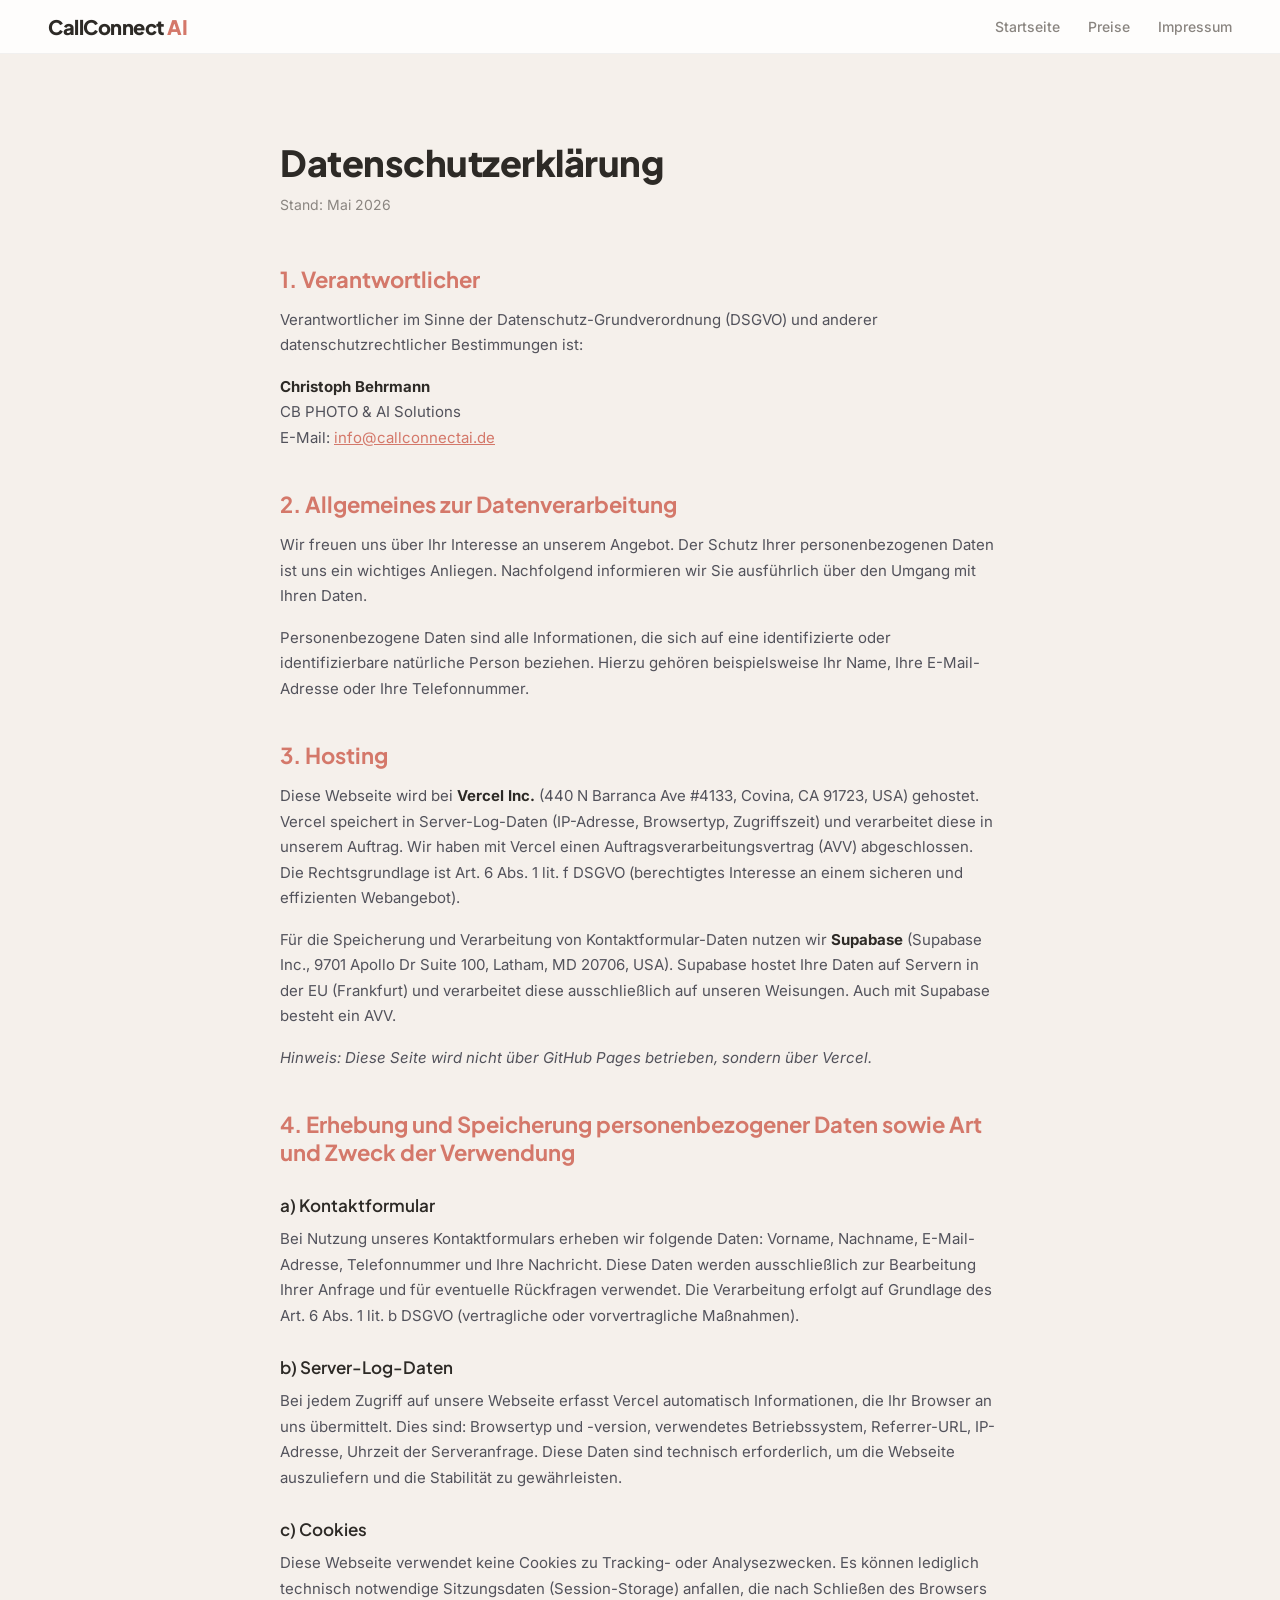
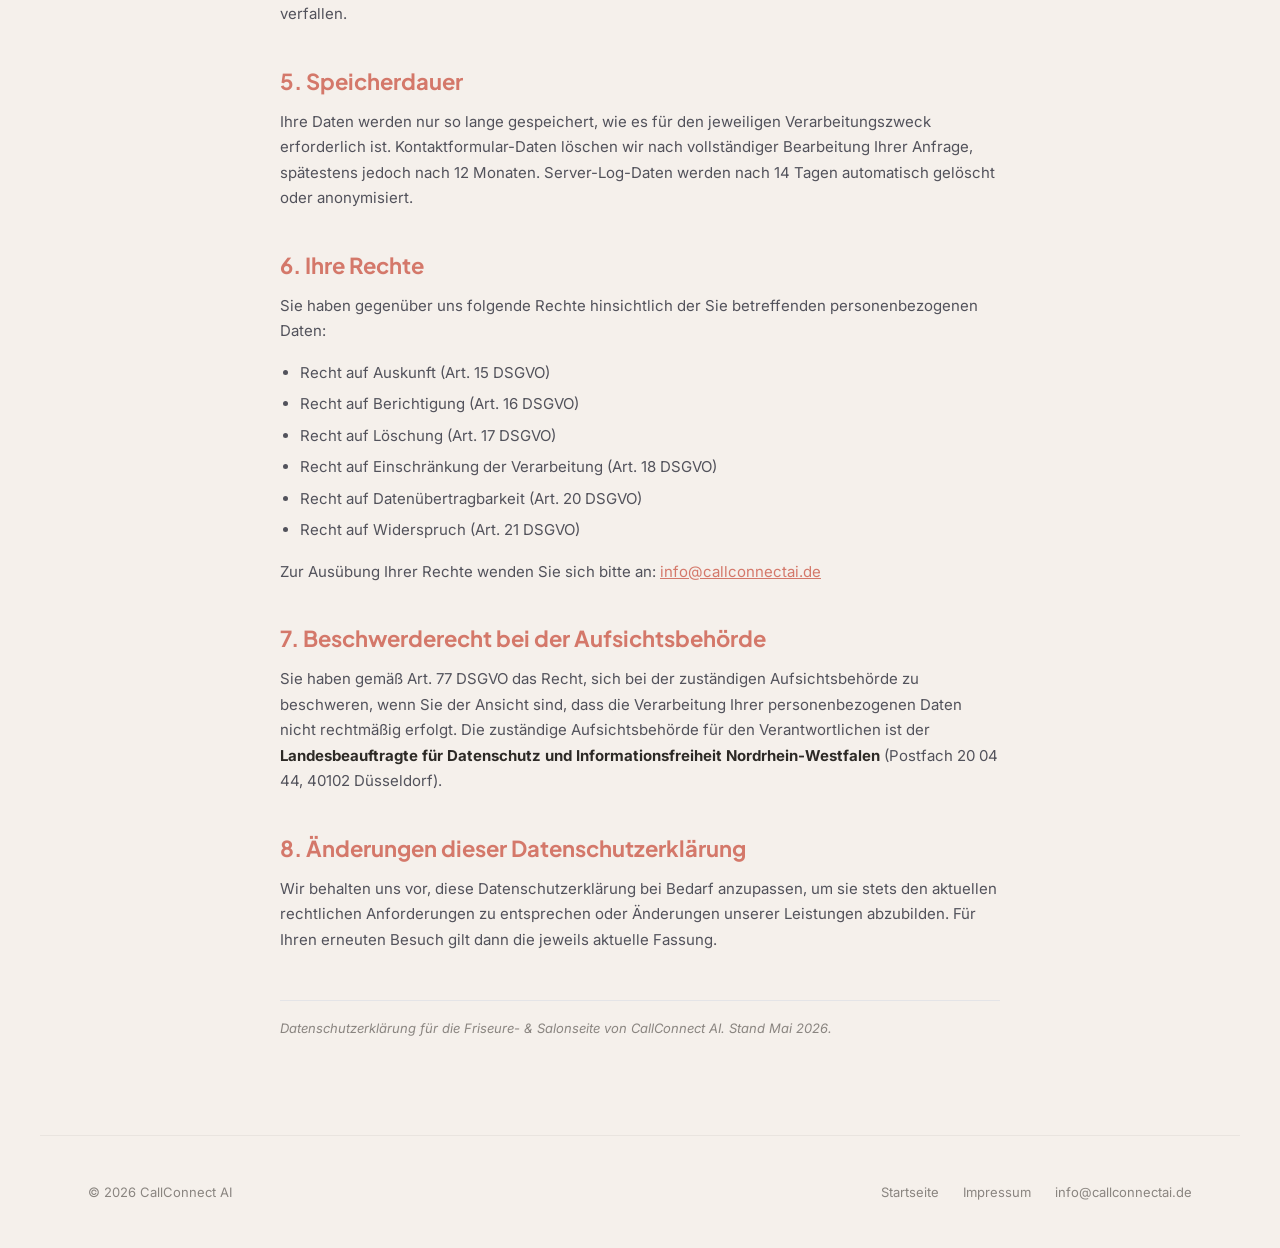
==== datenschutz-friseure.html @ 5e178dfd "Initial commit: CallConnect AI Website" ====
<!DOCTYPE html>
<html lang="de">
<head>
<meta charset="UTF-8">
<meta name="viewport" content="width=device-width, initial-scale=1.0">
<title>Datenschutzerklärung – Friseure & Salons | CallConnect AI</title>
<link rel="preconnect" href="https://fonts.googleapis.com">
<link rel="preconnect" href="https://fonts.gstatic.com" crossorigin>
<link href="https://fonts.googleapis.com/css2?family=Plus+Jakarta+Sans:ital,wght@0,300;0,400;0,500;0,600;0,700;0,800;1,400;1,500;1,600;1,700&family=Inter:wght@300;400;500;600;700&display=swap" rel="stylesheet">
<style>
:root {
  --rose-accent: #d4786a;
  --rose-light: #f3e8e2;
  --beige: #f5f0eb;
  --anthracite: #2d2a26;
  --anthrazit-muted: #8a8580;
  --white: #ffffff;
  --border: #e4e4e7;
  --text: #18181b;
  --text-secondary: #52525b;
}

* { margin: 0; padding: 0; box-sizing: border-box; }
html { scroll-behavior: smooth; }
body {
  font-family: 'Inter', -apple-system, sans-serif;
  background: var(--beige);
  color: var(--anthracite);
  -webkit-font-smoothing: antialiased;
  overflow-x: hidden;
}

/* ===== NAV ===== */
nav {
  position: fixed; top: 0; left: 0; right: 0; z-index: 9999;
  padding: 14px 48px;
  display: flex; align-items: center; justify-content: space-between;
  background: rgba(255,255,255,0.85);
  backdrop-filter: blur(20px);
  -webkit-backdrop-filter: blur(20px);
  border-bottom: 1px solid rgba(45,42,38,0.06);
  transition: all 0.3s;
}
nav.scrolled {
  background: rgba(245,240,235,0.92);
  box-shadow: 0 4px 24px rgba(0,0,0,0.06);
}
.nav-logo {
  font-family: 'Plus Jakarta Sans', sans-serif;
  font-size: 20px; font-weight: 800; letter-spacing: -0.5px;
  color: var(--anthracite); text-decoration: none;
}
.nav-logo span { color: var(--rose-accent); }
.nav-links { display: flex; gap: 28px; align-items: center; }
.nav-links a {
  color: var(--anthrazit-muted); text-decoration: none;
  font-size: 14px; font-weight: 500; transition: color 0.2s;
  position: relative;
}
.nav-links a::after {
  content: ''; position: absolute; bottom: -4px; left: 0;
  width: 0; height: 2px; background: var(--rose-accent);
  transition: width 0.3s; border-radius: 2px;
}
.nav-links a:hover { color: var(--anthracite); }
.nav-links a:hover::after { width: 100%; }
.nav-cta {
  background: var(--rose-accent); color: #fff;
  padding: 8px 22px; border-radius: 100px;
  font-weight: 600; font-size: 13px; text-decoration: none;
  transition: all 0.2s;
}
.nav-cta:hover { background: #c06052; transform: translateY(-1px); }
.nav-cta::after { display: none !important; }

.nav-burger {
  display: none; flex-direction: column; gap: 5px;
  background: none; border: none; cursor: pointer; padding: 8px; z-index: 101;
}
.nav-burger span {
  display: block; width: 24px; height: 2px;
  background: var(--anthracite); border-radius: 2px;
  transition: transform 0.3s, opacity 0.3s;
}
.nav-burger.open span:nth-child(1) { transform: translateY(7px) rotate(45deg); }
.nav-burger.open span:nth-child(2) { opacity: 0; }
.nav-burger.open span:nth-child(3) { transform: translateY(-7px) rotate(-45deg); }

.mobile-menu {
  position: fixed; inset: 0; z-index: 99;
  background: rgba(255,255,255,0.97);
  backdrop-filter: blur(20px);
  display: flex; align-items: center; justify-content: center;
  opacity: 0; pointer-events: none; transition: opacity 0.3s;
}
.mobile-menu.open { opacity: 1; pointer-events: auto; }
.mobile-menu-inner { display: flex; flex-direction: column; align-items: center; gap: 24px; }
.mobile-menu-inner a {
  font-family: 'Plus Jakarta Sans', sans-serif;
  font-size: 24px; font-weight: 600; color: var(--anthracite);
  text-decoration: none; transition: color 0.2s;
}
.mobile-menu-inner a:hover { color: var(--rose-accent); }
.mobile-menu-inner .mobile-cta {
  background: var(--rose-accent); color: #fff;
  padding: 12px 32px; border-radius: 100px; font-size: 18px;
}

/* ===== CONTENT ===== */
.page-wrap {
  max-width: 800px;
  margin: 0 auto;
  padding: 140px 40px 80px;
}
.page-wrap h1 {
  font-family: 'Plus Jakarta Sans', sans-serif;
  font-size: 36px;
  font-weight: 800;
  color: var(--anthracite);
  margin-bottom: 8px;
  letter-spacing: -0.5px;
}
.page-wrap .stand {
  font-size: 14px;
  color: var(--anthrazit-muted);
  margin-bottom: 48px;
}
.page-wrap h2 {
  font-family: 'Plus Jakarta Sans', sans-serif;
  font-size: 22px;
  font-weight: 700;
  color: var(--rose-accent);
  margin-top: 40px;
  margin-bottom: 14px;
}
.page-wrap h3 {
  font-family: 'Plus Jakarta Sans', sans-serif;
  font-size: 17px;
  font-weight: 600;
  color: var(--anthracite);
  margin-top: 28px;
  margin-bottom: 10px;
}
.page-wrap p {
  font-size: 15px;
  line-height: 1.7;
  color: var(--text-secondary);
  margin-bottom: 16px;
}
.page-wrap ul {
  margin: 0 0 16px 20px;
}
.page-wrap ul li {
  font-size: 15px;
  line-height: 1.7;
  color: var(--text-secondary);
  margin-bottom: 6px;
}
.page-wrap a {
  color: var(--rose-accent);
  text-decoration: underline;
}
.page-wrap a:hover {
  color: #c06052;
}
.page-wrap strong {
  color: var(--anthracite);
}
.page-wrap hr {
  border: none;
  border-top: 1px solid var(--border);
  margin: 48px 0 16px;
}

/* ===== FOOTER ===== */
footer {
  border-top: 1px solid rgba(45,42,38,0.06);
  padding: 48px;
  max-width: 1200px;
  margin: 0 auto;
  display: flex;
  justify-content: space-between;
  align-items: center;
  flex-wrap: wrap;
  gap: 20px;
}
footer .copy {
  font-size: 13px;
  color: var(--anthrazit-muted);
}
footer .links {
  display: flex;
  gap: 24px;
}
footer .links a {
  font-size: 13px;
  color: var(--anthrazit-muted);
  text-decoration: none;
  transition: color 0.2s;
}
footer .links a:hover {
  color: var(--rose-accent);
}

/* ===== RESPONSIVE ===== */
@media (max-width: 900px) {
  nav { padding: 12px 24px; }
  .nav-links { display: none; }
  .nav-burger { display: flex; }
  .page-wrap { padding: 120px 24px 60px; }
  .page-wrap h1 { font-size: 28px; }
  .page-wrap h2 { font-size: 19px; }
  footer { flex-direction: column; text-align: center; padding: 32px 24px; }
}
@media (max-width: 480px) {
  .page-wrap { padding: 110px 18px 40px; }
  .page-wrap h1 { font-size: 24px; }
}
</style>
</head>
<body>

<!-- ===== NAV ===== -->
<nav>
  <a href="friseure.html" class="nav-logo">CallConnect <span>AI</span></a>
  <div class="nav-links">
    <a href="friseure.html">Startseite</a>
    <a href="preise.html">Preise</a>
    <a href="impressum-friseure.html">Impressum</a>
  </div>
  <button class="nav-burger" aria-label="Menü" id="burgerBtn">
    <span></span><span></span><span></span>
  </button>
</nav>

<div class="mobile-menu" id="mobileMenu">
  <div class="mobile-menu-inner">
    <a href="friseure.html">Startseite</a>
    <a href="preise.html">Preise</a>
    <a href="impressum-friseure.html">Impressum</a>
  </div>
</div>

<!-- ===== CONTENT ===== -->
<div class="page-wrap">
  <h1>Datenschutzerklärung</h1>
  <p class="stand">Stand: Mai 2026</p>

  <h2>1. Verantwortlicher</h2>
  <p>
    Verantwortlicher im Sinne der Datenschutz-Grundverordnung (DSGVO) und anderer datenschutzrechtlicher Bestimmungen ist:
  </p>
  <p>
    <strong>Christoph Behrmann</strong><br>
    CB PHOTO & AI Solutions<br>
    E-Mail: <a href="mailto:info@callconnectai.de">info@callconnectai.de</a>
  </p>

  <h2>2. Allgemeines zur Datenverarbeitung</h2>
  <p>
    Wir freuen uns über Ihr Interesse an unserem Angebot. Der Schutz Ihrer personenbezogenen Daten ist uns ein wichtiges Anliegen. Nachfolgend informieren wir Sie ausführlich über den Umgang mit Ihren Daten.
  </p>
  <p>
    Personenbezogene Daten sind alle Informationen, die sich auf eine identifizierte oder identifizierbare natürliche Person beziehen. Hierzu gehören beispielsweise Ihr Name, Ihre E-Mail-Adresse oder Ihre Telefonnummer.
  </p>

  <h2>3. Hosting</h2>
  <p>
    Diese Webseite wird bei <strong>Vercel Inc.</strong> (440 N Barranca Ave #4133, Covina, CA 91723, USA) gehostet. Vercel speichert in Server-Log-Daten (IP-Adresse, Browsertyp, Zugriffszeit) und verarbeitet diese in unserem Auftrag. Wir haben mit Vercel einen Auftragsverarbeitungsvertrag (AVV) abgeschlossen. Die Rechtsgrundlage ist Art. 6 Abs. 1 lit. f DSGVO (berechtigtes Interesse an einem sicheren und effizienten Webangebot).
  </p>
  <p>
    Für die Speicherung und Verarbeitung von Kontaktformular-Daten nutzen wir <strong>Supabase</strong> (Supabase Inc., 9701 Apollo Dr Suite 100, Latham, MD 20706, USA). Supabase hostet Ihre Daten auf Servern in der EU (Frankfurt) und verarbeitet diese ausschließlich auf unseren Weisungen. Auch mit Supabase besteht ein AVV.
  </p>
  <p>
    <em>Hinweis: Diese Seite wird nicht über GitHub Pages betrieben, sondern über Vercel.</em>
  </p>

  <h2>4. Erhebung und Speicherung personenbezogener Daten sowie Art und Zweck der Verwendung</h2>

  <h3>a) Kontaktformular</h3>
  <p>
    Bei Nutzung unseres Kontaktformulars erheben wir folgende Daten: Vorname, Nachname, E-Mail-Adresse, Telefonnummer und Ihre Nachricht. Diese Daten werden ausschließlich zur Bearbeitung Ihrer Anfrage und für eventuelle Rückfragen verwendet. Die Verarbeitung erfolgt auf Grundlage des Art. 6 Abs. 1 lit. b DSGVO (vertragliche oder vorvertragliche Maßnahmen).
  </p>

  <h3>b) Server-Log-Daten</h3>
  <p>
    Bei jedem Zugriff auf unsere Webseite erfasst Vercel automatisch Informationen, die Ihr Browser an uns übermittelt. Dies sind: Browsertyp und -version, verwendetes Betriebssystem, Referrer-URL, IP-Adresse, Uhrzeit der Serveranfrage. Diese Daten sind technisch erforderlich, um die Webseite auszuliefern und die Stabilität zu gewährleisten.
  </p>

  <h3>c) Cookies</h3>
  <p>
    Diese Webseite verwendet keine Cookies zu Tracking- oder Analysezwecken. Es können lediglich technisch notwendige Sitzungsdaten (Session-Storage) anfallen, die nach Schließen des Browsers verfallen.
  </p>

  <h2>5. Speicherdauer</h2>
  <p>
    Ihre Daten werden nur so lange gespeichert, wie es für den jeweiligen Verarbeitungszweck erforderlich ist. Kontaktformular-Daten löschen wir nach vollständiger Bearbeitung Ihrer Anfrage, spätestens jedoch nach 12 Monaten. Server-Log-Daten werden nach 14 Tagen automatisch gelöscht oder anonymisiert.
  </p>

  <h2>6. Ihre Rechte</h2>
  <p>Sie haben gegenüber uns folgende Rechte hinsichtlich der Sie betreffenden personenbezogenen Daten:</p>
  <ul>
    <li>Recht auf Auskunft (Art. 15 DSGVO)</li>
    <li>Recht auf Berichtigung (Art. 16 DSGVO)</li>
    <li>Recht auf Löschung (Art. 17 DSGVO)</li>
    <li>Recht auf Einschränkung der Verarbeitung (Art. 18 DSGVO)</li>
    <li>Recht auf Datenübertragbarkeit (Art. 20 DSGVO)</li>
    <li>Recht auf Widerspruch (Art. 21 DSGVO)</li>
  </ul>
  <p>
    Zur Ausübung Ihrer Rechte wenden Sie sich bitte an: <a href="mailto:info@callconnectai.de">info@callconnectai.de</a>
  </p>

  <h2>7. Beschwerderecht bei der Aufsichtsbehörde</h2>
  <p>
    Sie haben gemäß Art. 77 DSGVO das Recht, sich bei der zuständigen Aufsichtsbehörde zu beschweren, wenn Sie der Ansicht sind, dass die Verarbeitung Ihrer personenbezogenen Daten nicht rechtmäßig erfolgt. Die zuständige Aufsichtsbehörde für den Verantwortlichen ist der <strong>Landesbeauftragte für Datenschutz und Informationsfreiheit Nordrhein-Westfalen</strong> (Postfach 20 04 44, 40102 Düsseldorf).
  </p>

  <h2>8. Änderungen dieser Datenschutzerklärung</h2>
  <p>
    Wir behalten uns vor, diese Datenschutzerklärung bei Bedarf anzupassen, um sie stets den aktuellen rechtlichen Anforderungen zu entsprechen oder Änderungen unserer Leistungen abzubilden. Für Ihren erneuten Besuch gilt dann die jeweils aktuelle Fassung.
  </p>

  <hr>
  <p style="font-size: 13px; color: var(--anthrazit-muted);">
    <em>Datenschutzerklärung für die Friseure- & Salonseite von CallConnect AI. Stand Mai 2026.</em>
  </p>
</div>

<!-- ===== FOOTER ===== -->
<footer>
  <div class="copy">© 2026 CallConnect AI</div>
  <div class="links">
    <a href="friseure.html">Startseite</a>
    <a href="impressum-friseure.html">Impressum</a>
    <a href="mailto:info@callconnectai.de">info@callconnectai.de</a>
  </div>
</footer>

<script>
// === MOBILE MENU ===
(function() {
  const burger = document.getElementById('burgerBtn');
  const menu = document.getElementById('mobileMenu');
  if (!burger || !menu) return;
  function closeMenu() { burger.classList.remove('open'); menu.classList.remove('open'); document.body.style.overflow = ''; }
  burger.addEventListener('click', function() {
    const isOpen = menu.classList.toggle('open');
    burger.classList.toggle('open');
    document.body.style.overflow = isOpen ? 'hidden' : '';
  });
  menu.querySelectorAll('a').forEach(function(link) { link.addEventListener('click', closeMenu); });
  menu.addEventListener('click', function(e) { if (e.target === menu) closeMenu(); });
})();

// === NAV SCROLL ===
(function() {
  const nav = document.querySelector('nav');
  if (!nav) return;
  window.addEventListener('scroll', function() {
    if (window.scrollY > 50) { nav.classList.add('scrolled'); } else { nav.classList.remove('scrolled'); }
  });
})();
</script>

</body>
</html>
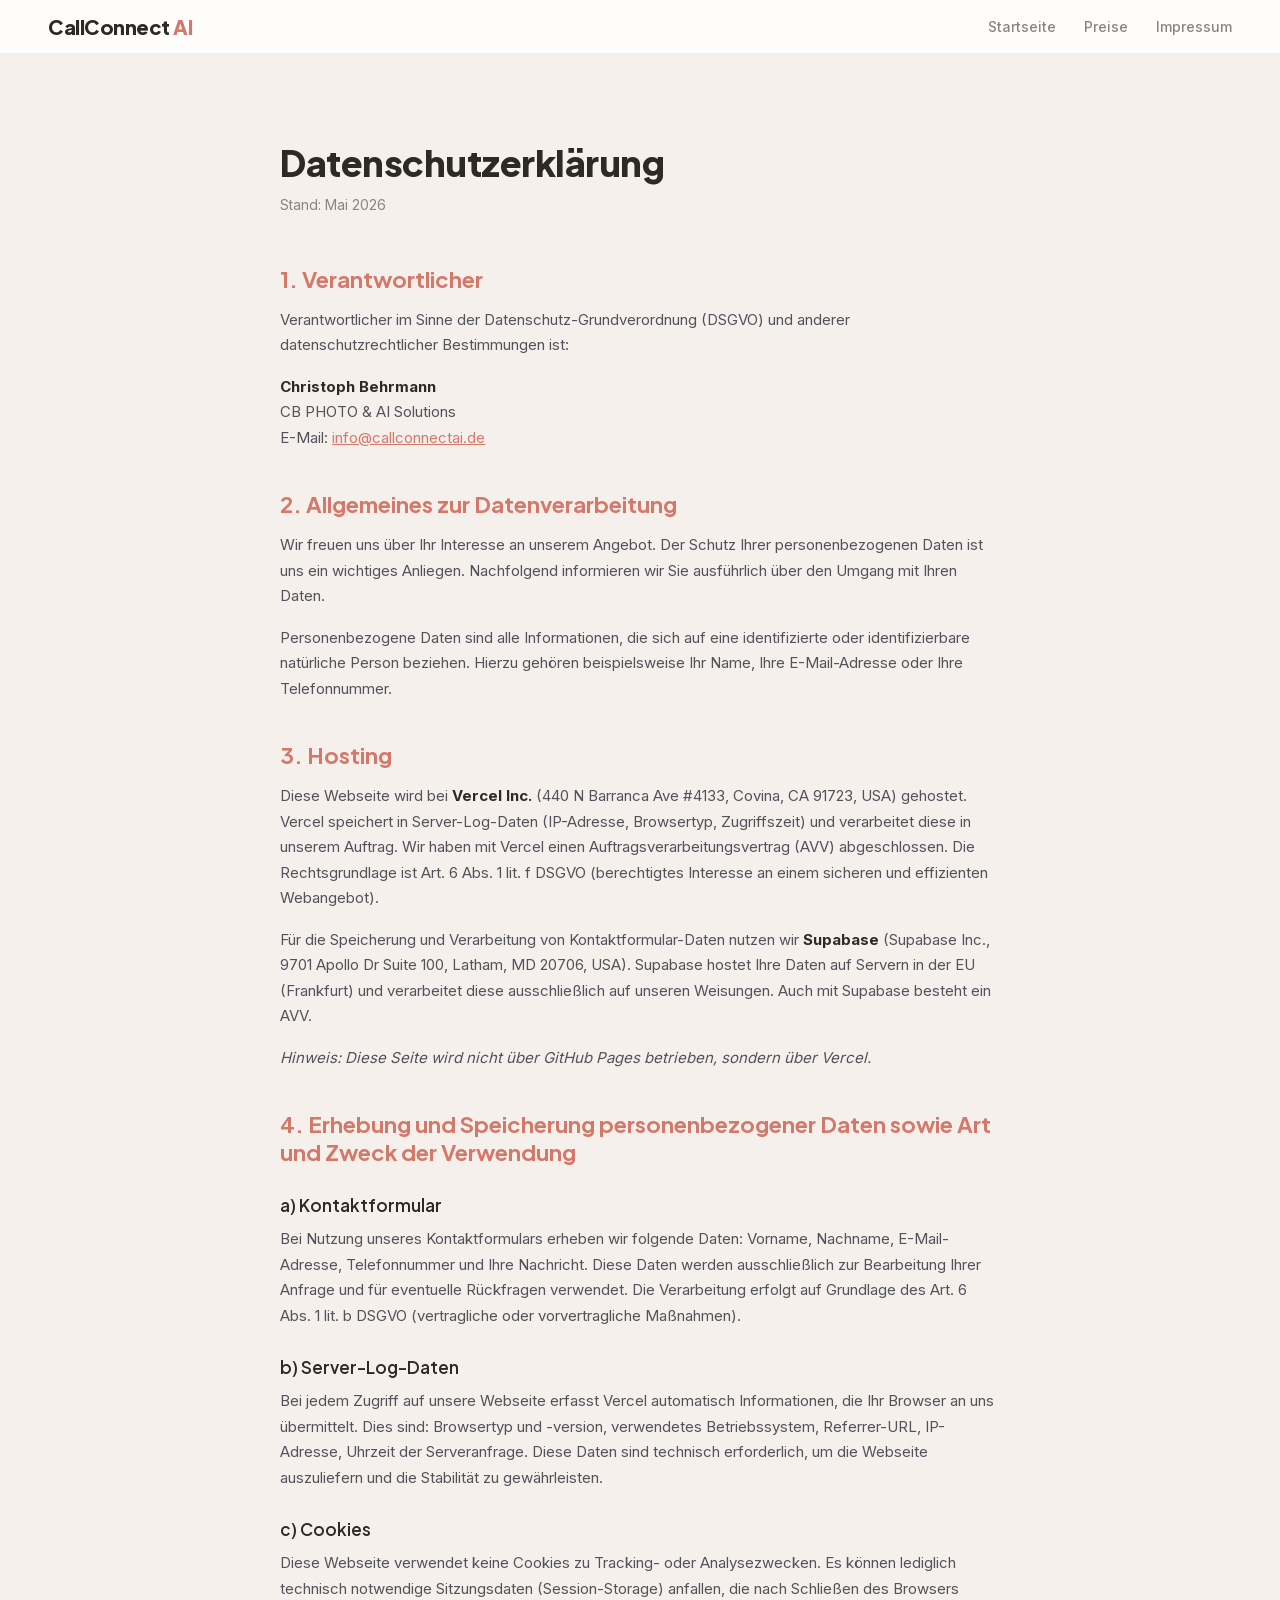
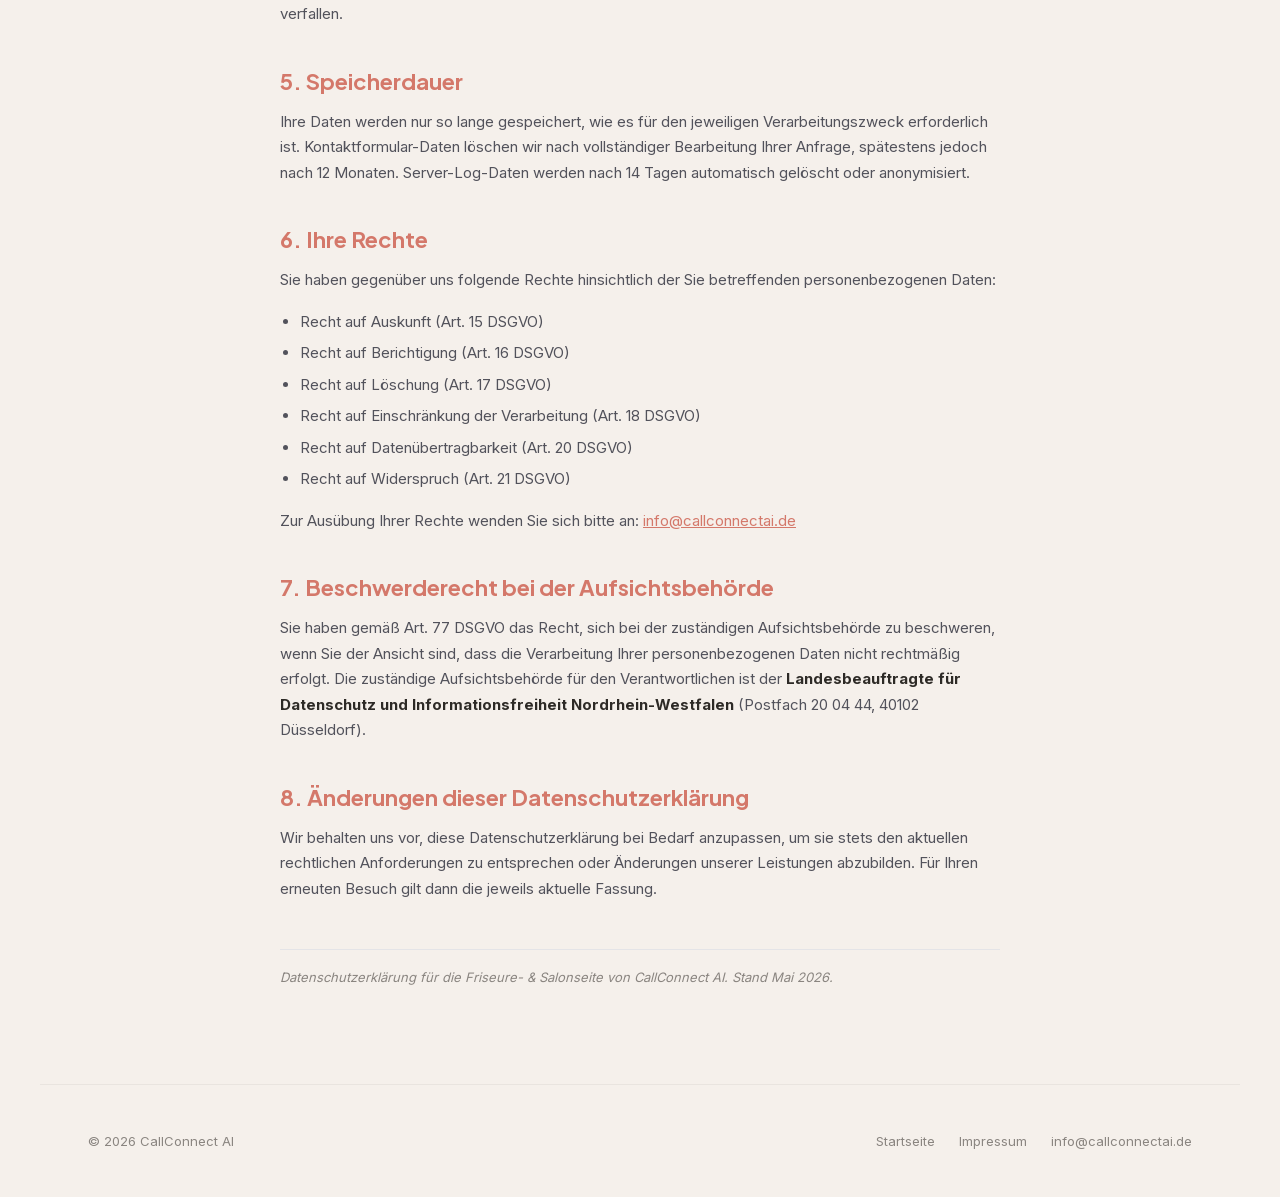
==== commit 105fdd86: "DSGVO: Google Fonts lokal gehostet (Plus Jakarta Sans + Inter)" ====
--- a/datenschutz-friseure.html
+++ b/datenschutz-friseure.html
@@ -4,9 +4,7 @@
 <meta charset="UTF-8">
 <meta name="viewport" content="width=device-width, initial-scale=1.0">
 <title>Datenschutzerklärung – Friseure & Salons | CallConnect AI</title>
-<link rel="preconnect" href="https://fonts.googleapis.com">
-<link rel="preconnect" href="https://fonts.gstatic.com" crossorigin>
-<link href="https://fonts.googleapis.com/css2?family=Plus+Jakarta+Sans:ital,wght@0,300;0,400;0,500;0,600;0,700;0,800;1,400;1,500;1,600;1,700&family=Inter:wght@300;400;500;600;700&display=swap" rel="stylesheet">
+<link rel="stylesheet" href="/fonts.css">
 <style>
 :root {
   --rose-accent: #d4786a;
--- a/fonts.css
+++ b/fonts.css
@@ -0,0 +1,599 @@
+@font-face {
+  font-family: 'Inter';
+  font-style: normal;
+  font-weight: 300;
+  font-display: swap;
+  src: url('/fonts/inter-300.woff2') format('woff2');
+}
+
+@font-face {
+  font-family: 'Inter';
+  font-style: normal;
+  font-weight: 300;
+  font-display: swap;
+  src: url('/fonts/inter-300.woff2') format('woff2');
+}
+
+@font-face {
+  font-family: 'Inter';
+  font-style: normal;
+  font-weight: 300;
+  font-display: swap;
+  src: url('/fonts/inter-300.woff2') format('woff2');
+}
+
+@font-face {
+  font-family: 'Inter';
+  font-style: normal;
+  font-weight: 300;
+  font-display: swap;
+  src: url('/fonts/inter-300.woff2') format('woff2');
+}
+
+@font-face {
+  font-family: 'Inter';
+  font-style: normal;
+  font-weight: 300;
+  font-display: swap;
+  src: url('/fonts/inter-300.woff2') format('woff2');
+}
+
+@font-face {
+  font-family: 'Inter';
+  font-style: normal;
+  font-weight: 300;
+  font-display: swap;
+  src: url('/fonts/inter-300.woff2') format('woff2');
+}
+
+@font-face {
+  font-family: 'Inter';
+  font-style: normal;
+  font-weight: 300;
+  font-display: swap;
+  src: url('/fonts/inter-300.woff2') format('woff2');
+}
+
+@font-face {
+  font-family: 'Inter';
+  font-style: normal;
+  font-weight: 400;
+  font-display: swap;
+  src: url('/fonts/inter-300.woff2') format('woff2');
+}
+
+@font-face {
+  font-family: 'Inter';
+  font-style: normal;
+  font-weight: 400;
+  font-display: swap;
+  src: url('/fonts/inter-300.woff2') format('woff2');
+}
+
+@font-face {
+  font-family: 'Inter';
+  font-style: normal;
+  font-weight: 400;
+  font-display: swap;
+  src: url('/fonts/inter-300.woff2') format('woff2');
+}
+
+@font-face {
+  font-family: 'Inter';
+  font-style: normal;
+  font-weight: 400;
+  font-display: swap;
+  src: url('/fonts/inter-300.woff2') format('woff2');
+}
+
+@font-face {
+  font-family: 'Inter';
+  font-style: normal;
+  font-weight: 400;
+  font-display: swap;
+  src: url('/fonts/inter-300.woff2') format('woff2');
+}
+
+@font-face {
+  font-family: 'Inter';
+  font-style: normal;
+  font-weight: 400;
+  font-display: swap;
+  src: url('/fonts/inter-300.woff2') format('woff2');
+}
+
+@font-face {
+  font-family: 'Inter';
+  font-style: normal;
+  font-weight: 400;
+  font-display: swap;
+  src: url('/fonts/inter-300.woff2') format('woff2');
+}
+
+@font-face {
+  font-family: 'Inter';
+  font-style: normal;
+  font-weight: 500;
+  font-display: swap;
+  src: url('/fonts/inter-300.woff2') format('woff2');
+}
+
+@font-face {
+  font-family: 'Inter';
+  font-style: normal;
+  font-weight: 500;
+  font-display: swap;
+  src: url('/fonts/inter-300.woff2') format('woff2');
+}
+
+@font-face {
+  font-family: 'Inter';
+  font-style: normal;
+  font-weight: 500;
+  font-display: swap;
+  src: url('/fonts/inter-300.woff2') format('woff2');
+}
+
+@font-face {
+  font-family: 'Inter';
+  font-style: normal;
+  font-weight: 500;
+  font-display: swap;
+  src: url('/fonts/inter-300.woff2') format('woff2');
+}
+
+@font-face {
+  font-family: 'Inter';
+  font-style: normal;
+  font-weight: 500;
+  font-display: swap;
+  src: url('/fonts/inter-300.woff2') format('woff2');
+}
+
+@font-face {
+  font-family: 'Inter';
+  font-style: normal;
+  font-weight: 500;
+  font-display: swap;
+  src: url('/fonts/inter-300.woff2') format('woff2');
+}
+
+@font-face {
+  font-family: 'Inter';
+  font-style: normal;
+  font-weight: 500;
+  font-display: swap;
+  src: url('/fonts/inter-300.woff2') format('woff2');
+}
+
+@font-face {
+  font-family: 'Inter';
+  font-style: normal;
+  font-weight: 600;
+  font-display: swap;
+  src: url('/fonts/inter-300.woff2') format('woff2');
+}
+
+@font-face {
+  font-family: 'Inter';
+  font-style: normal;
+  font-weight: 600;
+  font-display: swap;
+  src: url('/fonts/inter-300.woff2') format('woff2');
+}
+
+@font-face {
+  font-family: 'Inter';
+  font-style: normal;
+  font-weight: 600;
+  font-display: swap;
+  src: url('/fonts/inter-300.woff2') format('woff2');
+}
+
+@font-face {
+  font-family: 'Inter';
+  font-style: normal;
+  font-weight: 600;
+  font-display: swap;
+  src: url('/fonts/inter-300.woff2') format('woff2');
+}
+
+@font-face {
+  font-family: 'Inter';
+  font-style: normal;
+  font-weight: 600;
+  font-display: swap;
+  src: url('/fonts/inter-300.woff2') format('woff2');
+}
+
+@font-face {
+  font-family: 'Inter';
+  font-style: normal;
+  font-weight: 600;
+  font-display: swap;
+  src: url('/fonts/inter-300.woff2') format('woff2');
+}
+
+@font-face {
+  font-family: 'Inter';
+  font-style: normal;
+  font-weight: 600;
+  font-display: swap;
+  src: url('/fonts/inter-300.woff2') format('woff2');
+}
+
+@font-face {
+  font-family: 'Inter';
+  font-style: normal;
+  font-weight: 700;
+  font-display: swap;
+  src: url('/fonts/inter-300.woff2') format('woff2');
+}
+
+@font-face {
+  font-family: 'Inter';
+  font-style: normal;
+  font-weight: 700;
+  font-display: swap;
+  src: url('/fonts/inter-300.woff2') format('woff2');
+}
+
+@font-face {
+  font-family: 'Inter';
+  font-style: normal;
+  font-weight: 700;
+  font-display: swap;
+  src: url('/fonts/inter-300.woff2') format('woff2');
+}
+
+@font-face {
+  font-family: 'Inter';
+  font-style: normal;
+  font-weight: 700;
+  font-display: swap;
+  src: url('/fonts/inter-300.woff2') format('woff2');
+}
+
+@font-face {
+  font-family: 'Inter';
+  font-style: normal;
+  font-weight: 700;
+  font-display: swap;
+  src: url('/fonts/inter-300.woff2') format('woff2');
+}
+
+@font-face {
+  font-family: 'Inter';
+  font-style: normal;
+  font-weight: 700;
+  font-display: swap;
+  src: url('/fonts/inter-300.woff2') format('woff2');
+}
+
+@font-face {
+  font-family: 'Inter';
+  font-style: normal;
+  font-weight: 700;
+  font-display: swap;
+  src: url('/fonts/inter-300.woff2') format('woff2');
+}
+
+@font-face {
+  font-family: 'Plus Jakarta Sans';
+  font-style: normal;
+  font-weight: 400;
+  font-display: swap;
+  src: url('/fonts/plus-jakarta-sans-400.woff2') format('woff2');
+}
+
+@font-face {
+  font-family: 'Plus Jakarta Sans';
+  font-style: normal;
+  font-weight: 400;
+  font-display: swap;
+  src: url('/fonts/plus-jakarta-sans-400.woff2') format('woff2');
+}
+
+@font-face {
+  font-family: 'Plus Jakarta Sans';
+  font-style: normal;
+  font-weight: 400;
+  font-display: swap;
+  src: url('/fonts/plus-jakarta-sans-400.woff2') format('woff2');
+}
+
+@font-face {
+  font-family: 'Plus Jakarta Sans';
+  font-style: normal;
+  font-weight: 400;
+  font-display: swap;
+  src: url('/fonts/plus-jakarta-sans-400.woff2') format('woff2');
+}
+
+@font-face {
+  font-family: 'Plus Jakarta Sans';
+  font-style: normal;
+  font-weight: 500;
+  font-display: swap;
+  src: url('/fonts/plus-jakarta-sans-400.woff2') format('woff2');
+}
+
+@font-face {
+  font-family: 'Plus Jakarta Sans';
+  font-style: normal;
+  font-weight: 500;
+  font-display: swap;
+  src: url('/fonts/plus-jakarta-sans-400.woff2') format('woff2');
+}
+
+@font-face {
+  font-family: 'Plus Jakarta Sans';
+  font-style: normal;
+  font-weight: 500;
+  font-display: swap;
+  src: url('/fonts/plus-jakarta-sans-400.woff2') format('woff2');
+}
+
+@font-face {
+  font-family: 'Plus Jakarta Sans';
+  font-style: normal;
+  font-weight: 500;
+  font-display: swap;
+  src: url('/fonts/plus-jakarta-sans-400.woff2') format('woff2');
+}
+
+@font-face {
+  font-family: 'Plus Jakarta Sans';
+  font-style: normal;
+  font-weight: 600;
+  font-display: swap;
+  src: url('/fonts/plus-jakarta-sans-400.woff2') format('woff2');
+}
+
+@font-face {
+  font-family: 'Plus Jakarta Sans';
+  font-style: normal;
+  font-weight: 600;
+  font-display: swap;
+  src: url('/fonts/plus-jakarta-sans-400.woff2') format('woff2');
+}
+
+@font-face {
+  font-family: 'Plus Jakarta Sans';
+  font-style: normal;
+  font-weight: 600;
+  font-display: swap;
+  src: url('/fonts/plus-jakarta-sans-400.woff2') format('woff2');
+}
+
+@font-face {
+  font-family: 'Plus Jakarta Sans';
+  font-style: normal;
+  font-weight: 600;
+  font-display: swap;
+  src: url('/fonts/plus-jakarta-sans-400.woff2') format('woff2');
+}
+
+@font-face {
+  font-family: 'Plus Jakarta Sans';
+  font-style: normal;
+  font-weight: 700;
+  font-display: swap;
+  src: url('/fonts/plus-jakarta-sans-400.woff2') format('woff2');
+}
+
+@font-face {
+  font-family: 'Plus Jakarta Sans';
+  font-style: normal;
+  font-weight: 700;
+  font-display: swap;
+  src: url('/fonts/plus-jakarta-sans-400.woff2') format('woff2');
+}
+
+@font-face {
+  font-family: 'Plus Jakarta Sans';
+  font-style: normal;
+  font-weight: 700;
+  font-display: swap;
+  src: url('/fonts/plus-jakarta-sans-400.woff2') format('woff2');
+}
+
+@font-face {
+  font-family: 'Plus Jakarta Sans';
+  font-style: normal;
+  font-weight: 700;
+  font-display: swap;
+  src: url('/fonts/plus-jakarta-sans-400.woff2') format('woff2');
+}
+
+@font-face {
+  font-family: 'Plus Jakarta Sans';
+  font-style: normal;
+  font-weight: 300;
+  font-display: swap;
+  src: url('/fonts/plus-jakarta-sans-300.woff2') format('woff2');
+}
+
+@font-face {
+  font-family: 'Plus Jakarta Sans';
+  font-style: normal;
+  font-weight: 300;
+  font-display: swap;
+  src: url('/fonts/plus-jakarta-sans-300.woff2') format('woff2');
+}
+
+@font-face {
+  font-family: 'Plus Jakarta Sans';
+  font-style: normal;
+  font-weight: 300;
+  font-display: swap;
+  src: url('/fonts/plus-jakarta-sans-300.woff2') format('woff2');
+}
+
+@font-face {
+  font-family: 'Plus Jakarta Sans';
+  font-style: normal;
+  font-weight: 300;
+  font-display: swap;
+  src: url('/fonts/plus-jakarta-sans-300.woff2') format('woff2');
+}
+
+@font-face {
+  font-family: 'Plus Jakarta Sans';
+  font-style: normal;
+  font-weight: 400;
+  font-display: swap;
+  src: url('/fonts/plus-jakarta-sans-300.woff2') format('woff2');
+}
+
+@font-face {
+  font-family: 'Plus Jakarta Sans';
+  font-style: normal;
+  font-weight: 400;
+  font-display: swap;
+  src: url('/fonts/plus-jakarta-sans-300.woff2') format('woff2');
+}
+
+@font-face {
+  font-family: 'Plus Jakarta Sans';
+  font-style: normal;
+  font-weight: 400;
+  font-display: swap;
+  src: url('/fonts/plus-jakarta-sans-300.woff2') format('woff2');
+}
+
+@font-face {
+  font-family: 'Plus Jakarta Sans';
+  font-style: normal;
+  font-weight: 400;
+  font-display: swap;
+  src: url('/fonts/plus-jakarta-sans-300.woff2') format('woff2');
+}
+
+@font-face {
+  font-family: 'Plus Jakarta Sans';
+  font-style: normal;
+  font-weight: 500;
+  font-display: swap;
+  src: url('/fonts/plus-jakarta-sans-300.woff2') format('woff2');
+}
+
+@font-face {
+  font-family: 'Plus Jakarta Sans';
+  font-style: normal;
+  font-weight: 500;
+  font-display: swap;
+  src: url('/fonts/plus-jakarta-sans-300.woff2') format('woff2');
+}
+
+@font-face {
+  font-family: 'Plus Jakarta Sans';
+  font-style: normal;
+  font-weight: 500;
+  font-display: swap;
+  src: url('/fonts/plus-jakarta-sans-300.woff2') format('woff2');
+}
+
+@font-face {
+  font-family: 'Plus Jakarta Sans';
+  font-style: normal;
+  font-weight: 500;
+  font-display: swap;
+  src: url('/fonts/plus-jakarta-sans-300.woff2') format('woff2');
+}
+
+@font-face {
+  font-family: 'Plus Jakarta Sans';
+  font-style: normal;
+  font-weight: 600;
+  font-display: swap;
+  src: url('/fonts/plus-jakarta-sans-300.woff2') format('woff2');
+}
+
+@font-face {
+  font-family: 'Plus Jakarta Sans';
+  font-style: normal;
+  font-weight: 600;
+  font-display: swap;
+  src: url('/fonts/plus-jakarta-sans-300.woff2') format('woff2');
+}
+
+@font-face {
+  font-family: 'Plus Jakarta Sans';
+  font-style: normal;
+  font-weight: 600;
+  font-display: swap;
+  src: url('/fonts/plus-jakarta-sans-300.woff2') format('woff2');
+}
+
+@font-face {
+  font-family: 'Plus Jakarta Sans';
+  font-style: normal;
+  font-weight: 600;
+  font-display: swap;
+  src: url('/fonts/plus-jakarta-sans-300.woff2') format('woff2');
+}
+
+@font-face {
+  font-family: 'Plus Jakarta Sans';
+  font-style: normal;
+  font-weight: 700;
+  font-display: swap;
+  src: url('/fonts/plus-jakarta-sans-300.woff2') format('woff2');
+}
+
+@font-face {
+  font-family: 'Plus Jakarta Sans';
+  font-style: normal;
+  font-weight: 700;
+  font-display: swap;
+  src: url('/fonts/plus-jakarta-sans-300.woff2') format('woff2');
+}
+
+@font-face {
+  font-family: 'Plus Jakarta Sans';
+  font-style: normal;
+  font-weight: 700;
+  font-display: swap;
+  src: url('/fonts/plus-jakarta-sans-300.woff2') format('woff2');
+}
+
+@font-face {
+  font-family: 'Plus Jakarta Sans';
+  font-style: normal;
+  font-weight: 700;
+  font-display: swap;
+  src: url('/fonts/plus-jakarta-sans-300.woff2') format('woff2');
+}
+
+@font-face {
+  font-family: 'Plus Jakarta Sans';
+  font-style: normal;
+  font-weight: 800;
+  font-display: swap;
+  src: url('/fonts/plus-jakarta-sans-300.woff2') format('woff2');
+}
+
+@font-face {
+  font-family: 'Plus Jakarta Sans';
+  font-style: normal;
+  font-weight: 800;
+  font-display: swap;
+  src: url('/fonts/plus-jakarta-sans-300.woff2') format('woff2');
+}
+
+@font-face {
+  font-family: 'Plus Jakarta Sans';
+  font-style: normal;
+  font-weight: 800;
+  font-display: swap;
+  src: url('/fonts/plus-jakarta-sans-300.woff2') format('woff2');
+}
+
+@font-face {
+  font-family: 'Plus Jakarta Sans';
+  font-style: normal;
+  font-weight: 800;
+  font-display: swap;
+  src: url('/fonts/plus-jakarta-sans-300.woff2') format('woff2');
+}
